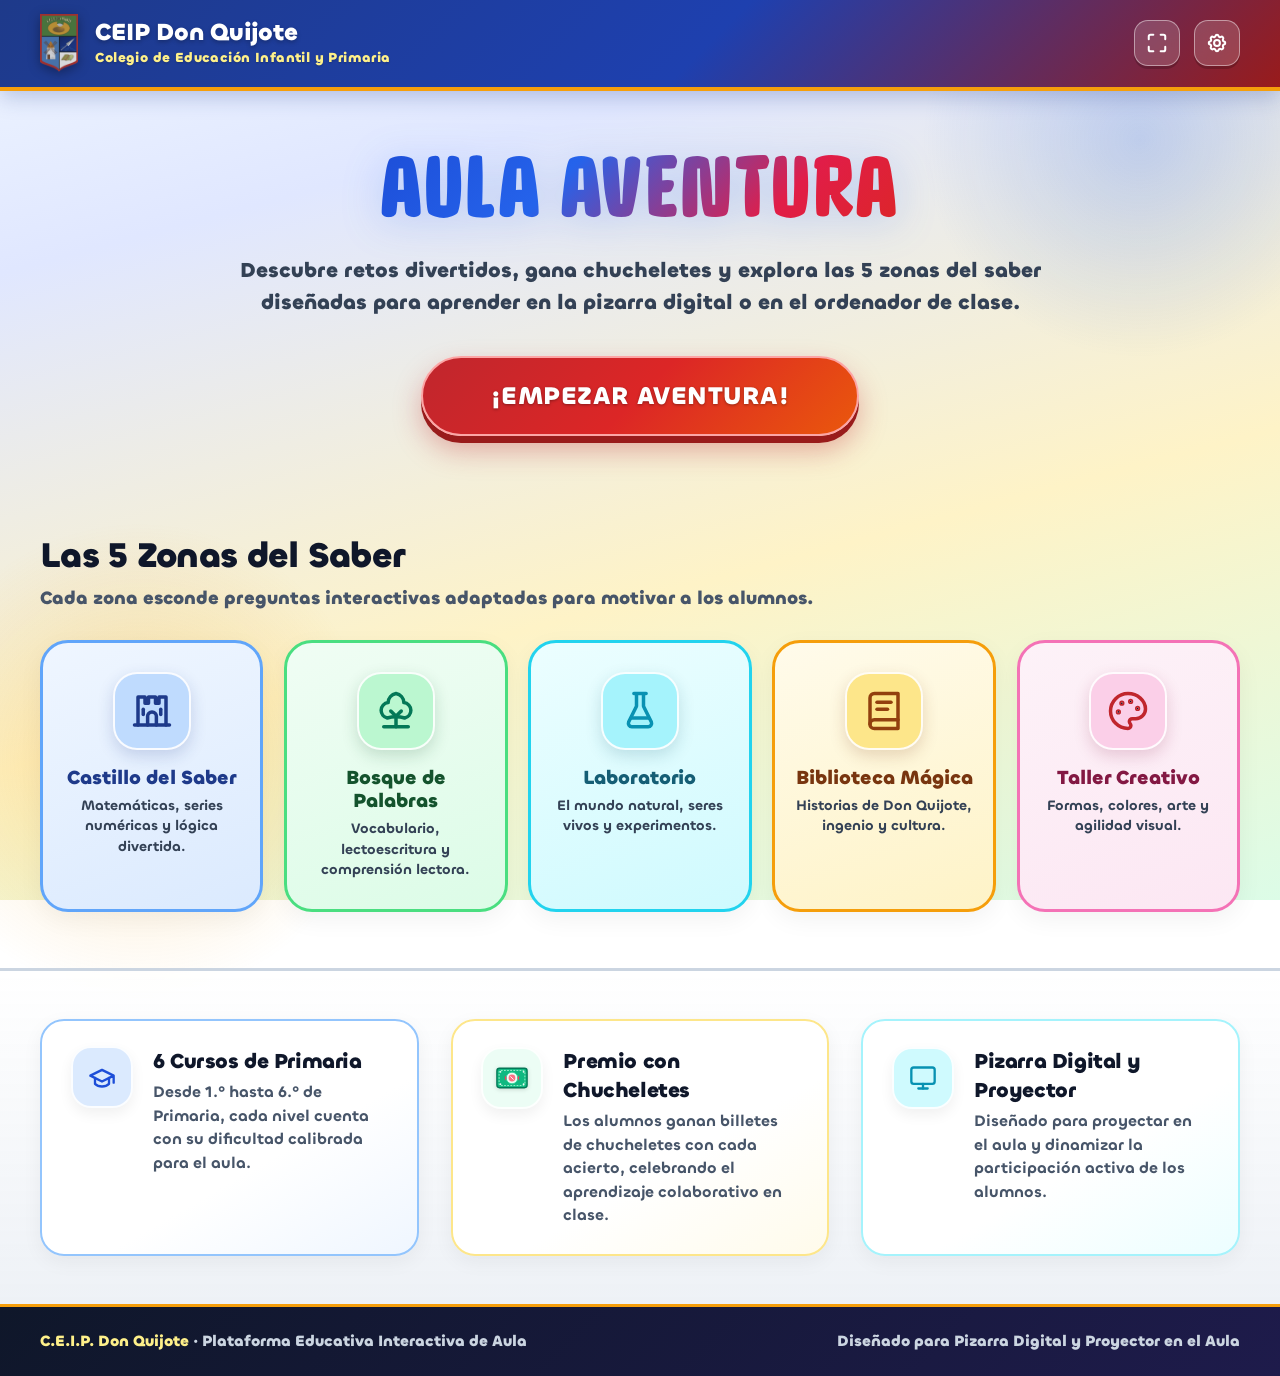
==== AulaAventura_Docente/index.html @ fae0bb53 "Tipografia" ====
<!DOCTYPE html>
<html lang="es">
<head>
    <meta charset="UTF-8">
    <meta name="viewport" content="width=device-width, initial-scale=1.0">
    <title>Aula Aventura - CEIP Don Quijote</title>
    <link rel="icon" type="image/png" href="assets/favicon.png">
    <link rel="stylesheet" href="css/main.css">
    <link rel="stylesheet" href="css/components.css">
    <link rel="stylesheet" href="css/responsive.css">
</head>
<body>
    <div id="app-container">
        <!-- El contenido se inyectará aquí vía JS -->
        <div class="loading-screen">
            <h1 style="color: #4facf7;">Cargando Aula Aventura...</h1>
        </div>
    </div>

    <!-- Scripts de Datos (Simulando JSON local para evitar CORS offline) -->
    <script src="data/db_full.js"></script>
    <script src="data/math_bank.js"></script>
    <script src="data/language_bank.js"></script>
    <script src="data/science_bank.js"></script>
    <script src="data/history_bank.js"></script>
    <script src="data/taller_bank.js"></script>
    <!-- Los datos están ahora completos para todas las zonas y cursos -->

    <!-- Scripts de Lógica -->
    <script src="js/storage.js"></script>
    <script src="js/avatar.js"></script>
    <script src="js/activities.js"></script>
    <script src="js/router.js"></script>
    <script src="js/teacher.js"></script>
    <script src="js/ruleta.js"></script>
    <script src="js/game.js"></script>
    <script src="js/app.js"></script>
</body>
</html>
---- AulaAventura_Docente/css/main.css ----
/* ==========================================================================
   TIPOGRAFÍAS OFICIALES: MANOSQUE (TÍTULOS) & CHILLAX (TEXTO Y SUBTÍTULOS)
   ========================================================================== */

/* 1. Manosque (Título principal de bienvenida y cabeceras display) */
@font-face {
    font-family: 'Manosque';
    src: url('../fonts/Manosque-Regular.woff2') format('woff2'),
         url('../fonts/Manosque-Regular.woff') format('woff'),
         url('../fonts/Manosque-Regular.ttf') format('truetype');
    font-weight: 400 900;
    font-style: normal;
    font-display: swap;
}

/* 2. Familia Chillax (Regular, Medium, Semibold y Bold) */
@font-face {
    font-family: 'Chillax';
    src: url('../fonts/Chillax-Regular.woff2') format('woff2'),
         url('../fonts/Chillax-Regular.woff') format('woff'),
         url('../fonts/Chillax-Regular.ttf') format('truetype');
    font-weight: 400;
    font-style: normal;
    font-display: swap;
}

@font-face {
    font-family: 'Chillax';
    src: url('../fonts/Chillax-Medium.woff2') format('woff2'),
         url('../fonts/Chillax-Medium.woff') format('woff'),
         url('../fonts/Chillax-Medium.ttf') format('truetype');
    font-weight: 500;
    font-style: normal;
    font-display: swap;
}

@font-face {
    font-family: 'Chillax';
    src: url('../fonts/Chillax-Semibold.woff2') format('woff2'),
         url('../fonts/Chillax-Semibold.woff') format('woff'),
         url('../fonts/Chillax-Semibold.ttf') format('truetype');
    font-weight: 600;
    font-style: normal;
    font-display: swap;
}

@font-face {
    font-family: 'Chillax';
    src: url('../fonts/Chillax-Bold.woff2') format('woff2'),
         url('../fonts/Chillax-Bold.woff') format('woff'),
         url('../fonts/Chillax-Bold.ttf') format('truetype');
    font-weight: 700 900;
    font-style: normal;
    font-display: swap;
}

/* Alias directo para selectores con Chillax-Bold */
@font-face {
    font-family: 'Chillax-Bold';
    src: url('../fonts/Chillax-Bold.woff2') format('woff2'),
         url('../fonts/Chillax-Bold.woff') format('woff'),
         url('../fonts/Chillax-Bold.ttf') format('truetype');
    font-weight: normal;
    font-style: normal;
    font-display: swap;
}

:root {
    /* Paleta inspirada en el escudo del CEIP Don Quijote */
    --school-red: #c0262d;
    --school-red-dark: #991b1b;
    --school-blue: #1d4ed8;
    --school-blue-dark: #1e3a8a;
    --school-green: #15803d;
    --school-gold: #f59e0b;
    --school-gold-dark: #d97706;

    --primary-color: #c0262d;
    --primary-hover: #b91c1c;
    --primary-shadow: #991b1b;

    --secondary-color: #f59e0b;
    --secondary-hover: #d97706;
    --secondary-shadow: #b45309;

    --success-color: #16a34a;
    --success-shadow: #15803d;

    --danger-color: #dc2626;
    --danger-shadow: #991b1b;

    /* Fondo alegre y luminoso con matices de los colores institucionales */
    --bg-gradient: linear-gradient(165deg, #eff6ff 0%, #e0e7ff 22%, #fef3c7 62%, #dcfce7 100%);
    --card-bg: #ffffff;
    --text-color: #0f172a;
    --text-muted: #475569;

    --font-title: 'Manosque', cursive, 'Chillax-Bold', system-ui, sans-serif;
    --font-heading: 'Chillax-Bold', 'Chillax', system-ui, sans-serif;
    --font-main: 'Chillax', system-ui, -apple-system, sans-serif;
    --radius-lg: 24px;
    --radius-md: 16px;
    --radius-full: 9999px;
}

* {
    box-sizing: border-box;
    margin: 0;
    padding: 0;
}

body {
    font-family: var(--font-main);
    background: var(--bg-gradient);
    background-attachment: fixed;
    color: var(--text-color);
    min-height: 100vh;
    overflow-x: hidden;
    user-select: none;
    -webkit-font-smoothing: antialiased;
}

h1, h2, h3, h4, h5, h6 {
    font-family: var(--font-heading);
    font-weight: 800;
    letter-spacing: -0.02em;
}

#app-container {
    min-height: 100vh;
    display: flex;
    flex-direction: column;
    position: relative;
}

/* Luces ambientales cálidas y vivas */
#app-container::before {
    content: '';
    position: fixed;
    top: -80px;
    right: -80px;
    width: 440px;
    height: 440px;
    background: radial-gradient(circle, rgba(37, 99, 235, 0.22) 0%, transparent 70%);
    border-radius: 50%;
    pointer-events: none;
    z-index: 0;
}

#app-container::after {
    content: '';
    position: fixed;
    bottom: -100px;
    left: -100px;
    width: 480px;
    height: 480px;
    background: radial-gradient(circle, rgba(245, 158, 11, 0.24) 0%, transparent 70%);
    border-radius: 50%;
    pointer-events: none;
    z-index: 0;
}

.view {
    display: flex;
    flex: 1;
    flex-direction: column;
    padding: 2rem 1.5rem;
    position: relative;
    z-index: 1;
}

.view-body {
    flex: 1;
    display: flex;
    flex-direction: column;
    width: 100%;
    animation: smoothFadeIn 0.32s cubic-bezier(0.16, 1, 0.3, 1);
}

.view:not(:has(.home-top-bar)) {
    animation: smoothFadeIn 0.32s cubic-bezier(0.16, 1, 0.3, 1);
}

@keyframes smoothFadeIn {
    from {
        opacity: 0;
        transform: translateY(12px) scale(0.99);
    }
    to {
        opacity: 1;
        transform: translateY(0) scale(1);
    }
}

.loading-screen {
    flex: 1;
    display: flex;
    flex-direction: column;
    justify-content: center;
    align-items: center;
    font-size: 2.2rem;
    font-family: var(--font-heading);
    color: var(--primary-color);
    gap: 1rem;
}
---- AulaAventura_Docente/css/components.css ----
/* PANTALLA PRINCIPAL FULL-SCREEN EXPANSIVA (SIN CAJAS CONDENSADAS) */
.home-fullscreen-view {
    display: flex;
    flex-direction: column;
    width: 100%;
    min-height: 100vh;
    padding: 0 !important;
}

.home-top-bar {
    width: 100%;
    background: linear-gradient(135deg, #1e3a8a 0%, #1e40af 55%, #991b1b 100%);
    border-bottom: 4px solid #f59e0b;
    padding: 0.9rem 2.5rem;
    display: flex;
    justify-content: space-between;
    align-items: center;
    position: sticky;
    top: 0;
    z-index: 100;
    box-shadow: 0 6px 20px rgba(30, 58, 138, 0.25);
    animation: none !important;
    transform: none !important;
}

.home-top-brand {
    display: flex;
    align-items: center;
    gap: 1.1rem;
    text-decoration: none;
}

.home-top-logo {
    height: 58px;
    width: auto;
    object-fit: contain;
    filter: drop-shadow(0 3px 6px rgba(0, 0, 0, 0.35));
    background: transparent;
    border-radius: 0;
    padding: 0;
    border: none;
    display: block;
}

.home-top-brand-text h2 {
    font-size: 1.5rem;
    font-weight: 900;
    color: #ffffff;
    margin: 0;
    line-height: 1.1;
    text-shadow: 0 2px 4px rgba(0,0,0,0.25);
    letter-spacing: -0.01em;
}

.home-top-brand-text span {
    font-size: 0.85rem;
    font-weight: 800;
    color: #fef08a;
    letter-spacing: 0.03em;
    text-shadow: 0 1px 2px rgba(0,0,0,0.2);
}

.home-top-actions {
    display: flex;
    align-items: center;
    gap: 0.9rem;
}

.home-top-actions .btn-secondary {
    background: rgba(255, 255, 255, 0.16);
    color: #ffffff;
    border: 1.5px solid rgba(255, 255, 255, 0.4);
    backdrop-filter: blur(8px);
    box-shadow: 0 3px 0 rgba(0, 0, 0, 0.2);
}

.home-top-actions .btn-secondary:hover {
    background: #ffffff;
    color: #1e3a8a;
    border-color: #ffffff;
    box-shadow: 0 4px 0 #cbd5e1;
}

/* Botones de Icono Cuadrados/Redondeados para Barra Superior */
.top-bar-icon-btn {
    width: 46px;
    height: 46px;
    border-radius: 14px;
    background: rgba(255, 255, 255, 0.16);
    border: 1.5px solid rgba(255, 255, 255, 0.45);
    color: #ffffff;
    display: inline-flex;
    align-items: center;
    justify-content: center;
    cursor: pointer;
    transition: all 0.2s cubic-bezier(0.16, 1, 0.3, 1);
    backdrop-filter: blur(8px);
    box-shadow: 0 3px 0 rgba(0, 0, 0, 0.18);
    padding: 0;
    flex-shrink: 0;
}

.top-bar-icon-btn:hover {
    background: #ffffff;
    color: #1e3a8a;
    border-color: #ffffff;
    transform: translateY(-2px);
    box-shadow: 0 6px 16px rgba(0, 0, 0, 0.2);
}

.top-bar-icon-btn:active {
    transform: translateY(1px);
    box-shadow: 0 2px 0 rgba(0, 0, 0, 0.15);
}

.top-bar-icon-btn svg {
    width: 22px;
    height: 22px;
    display: block;
}

/* Botón Volver de la Barra Superior */
.top-bar-back-btn {
    background: rgba(255, 255, 255, 0.16);
    color: #ffffff;
    border: 1.5px solid rgba(255, 255, 255, 0.45);
    padding: 0.55rem 1.15rem;
    border-radius: 14px;
    font-weight: 800;
    font-size: 0.95rem;
    display: inline-flex;
    align-items: center;
    gap: 0.5rem;
    cursor: pointer;
    transition: all 0.2s cubic-bezier(0.16, 1, 0.3, 1);
    backdrop-filter: blur(8px);
    box-shadow: 0 3px 0 rgba(0, 0, 0, 0.18);
    text-decoration: none;
    flex-shrink: 0;
}

.top-bar-back-btn:hover {
    background: #ffffff;
    color: #1e3a8a;
    border-color: #ffffff;
    transform: translateY(-2px);
    box-shadow: 0 6px 16px rgba(0, 0, 0, 0.2);
}

.top-bar-back-btn:active {
    transform: translateY(1px);
    box-shadow: 0 2px 0 rgba(0, 0, 0, 0.15);
}

.top-bar-back-btn svg {
    width: 18px;
    height: 18px;
    display: block;
}

/* SECCIÓN HERO EXPANSIVA Y CENTRADA */
.home-hero-full {
    width: 100%;
    max-width: 1000px;
    margin: 0 auto;
    padding: 3.5rem 2rem 2.8rem 2rem;
    display: flex;
    flex-direction: column;
    align-items: center;
    text-align: center;
}

.home-hero-badge {
    display: inline-flex;
    align-items: center;
    gap: 0.5rem;
    background: linear-gradient(135deg, #fef3c7 0%, #fde68a 100%);
    color: #92400e;
    font-weight: 900;
    font-size: 0.95rem;
    padding: 0.45rem 1.3rem;
    border-radius: var(--radius-full);
    border: 2px solid #f59e0b;
    box-shadow: 0 4px 14px rgba(245, 158, 11, 0.25);
    margin-bottom: 1.3rem;
    letter-spacing: 0.04em;
    text-transform: uppercase;
}

.home-hero-title {
    font-family: var(--font-title);
    font-size: clamp(4.6rem, 6.6vw, 6.8rem);
    line-height: 1.05;
    font-weight: 900;
    background: linear-gradient(135deg, #1d4ed8 0%, #2563eb 35%, #e11d48 75%, #dc2626 100%);
    -webkit-background-clip: text;
    -webkit-text-fill-color: transparent;
    margin-bottom: 1.2rem;
    letter-spacing: 0.03em;
    filter: drop-shadow(0 6px 20px rgba(37, 99, 235, 0.22));
}

.home-hero-desc {
    font-size: 1.3rem;
    line-height: 1.55;
    color: #334155;
    margin: 0 auto 2.3rem auto;
    font-weight: 700;
    max-width: 920px;
    text-wrap: balance;
}

.home-hero-buttons {
    display: flex;
    gap: 1.4rem;
    justify-content: center;
    align-items: center;
    flex-wrap: wrap;
    margin-bottom: 2.2rem;
}

.btn-hero-cta {
    font-size: 1.55rem !important;
    padding: 1.3rem 4.2rem !important;
    background: linear-gradient(135deg, #c0262d 0%, #dc2626 50%, #ea580c 100%) !important;
    box-shadow: 0 7px 0 #991b1b, 0 14px 28px rgba(192, 38, 45, 0.35) !important;
    border: 2px solid #fca5a5 !important;
    color: white !important;
    text-shadow: 0 1px 3px rgba(0, 0, 0, 0.35);
    letter-spacing: 0.02em;
    transition: transform 0.15s ease, box-shadow 0.15s ease;
}

.btn-hero-cta:hover {
    transform: translateY(-3px) scale(1.02);
    box-shadow: 0 10px 0 #991b1b, 0 20px 36px rgba(192, 38, 45, 0.45) !important;
    filter: brightness(1.06);
}

.btn-hero-cta:active {
    transform: translateY(4px) scale(0.99) !important;
    box-shadow: 0 2px 0 #991b1b !important;
}

/* BANDA DE DESTACADOS DEL HERO (SUSTITUYE A LAS BURBUJITAS SUELTAS) */
.home-hero-highlights {
    width: 100%;
    max-width: 960px;
    margin: 2.2rem auto 0 auto;
    background: #ffffff;
    border-radius: 24px;
    border: 2.5px solid #e2e8f0;
    box-shadow: 0 10px 30px rgba(30, 41, 59, 0.07), 0 2px 8px rgba(30, 41, 59, 0.04);
    display: grid;
    grid-template-columns: repeat(4, 1fr);
    padding: 1rem 1.2rem;
    gap: 0.8rem;
    position: relative;
}

.highlight-card {
    display: flex;
    align-items: center;
    gap: 0.85rem;
    padding: 0.6rem 0.85rem;
    border-radius: 16px;
    transition: background 0.2s ease, transform 0.2s ease;
    text-align: left;
}

.highlight-card:hover {
    background: #f8fafc;
    transform: translateY(-2px);
}

.highlight-card + .highlight-card {
    border-left: 1.5px solid #f1f5f9;
}

.highlight-icon-box {
    width: 44px;
    height: 44px;
    border-radius: 13px;
    display: flex;
    align-items: center;
    justify-content: center;
    flex-shrink: 0;
    box-shadow: 0 3px 8px rgba(0, 0, 0, 0.04);
}

.highlight-icon-box.icon-zones {
    background: #eff6ff;
    color: #1e40af;
    border: 1.5px solid #bfdbfe;
}

.highlight-icon-box.icon-courses {
    background: #f5f3ff;
    color: #6d28d9;
    border: 1.5px solid #ddd6fe;
}

.highlight-icon-box.icon-rewards {
    background: #ecfdf5;
    color: #047857;
    border: 1.5px solid #a7f3d0;
}

.highlight-icon-box.icon-challenges {
    background: #fefce8;
    color: #a16207;
    border: 1.5px solid #fef08a;
}

.highlight-icon-box svg {
    width: 22px;
    height: 22px;
    display: block;
}

.highlight-info {
    display: flex;
    flex-direction: column;
}

.highlight-info strong {
    font-size: 0.98rem;
    font-weight: 900;
    color: #0f172a;
    line-height: 1.2;
    font-family: var(--font-heading);
}

.highlight-info span {
    font-size: 0.8rem;
    color: #64748b;
    font-weight: 600;
    line-height: 1.25;
    margin-top: 2px;
}

@media (max-width: 860px) {
    .home-hero-highlights {
        grid-template-columns: repeat(2, 1fr);
        gap: 0.8rem;
    }
    .highlight-card + .highlight-card {
        border-left: none;
    }
}

@media (max-width: 520px) {
    .home-hero-highlights {
        grid-template-columns: 1fr;
    }
}

/* FRANJA DE LAS 5 ZONAS TEMÁTICAS */
.home-zones-strip {
    width: 100%;
    max-width: 1380px;
    margin: 1rem auto 3.5rem auto;
    padding: 0 2.5rem;
}

.home-strip-header {
    display: flex;
    justify-content: space-between;
    align-items: flex-end;
    margin-bottom: 1.8rem;
}

.home-strip-header h2 {
    font-size: 2.2rem;
    color: #0f172a;
    margin-bottom: 0.3rem;
}

.home-strip-header p {
    color: #475569;
    font-size: 1.15rem;
    font-weight: 700;
}

.home-zones-cards-row {
    display: grid;
    grid-template-columns: repeat(5, 1fr);
    gap: 1.3rem;
}

.home-zone-card-big {
    border-radius: 28px;
    padding: 1.8rem 1.2rem;
    text-align: center;
    box-shadow: 0 8px 24px rgba(0, 0, 0, 0.05);
    display: flex;
    flex-direction: column;
    align-items: center;
    cursor: default;
    text-decoration: none;
    position: relative;
    overflow: hidden;
    border: 3px solid var(--zone-border, #cbd5e1);
    background: var(--zone-bg, #ffffff);
    transition: transform 0.25s cubic-bezier(0.16, 1, 0.3, 1), box-shadow 0.25s;
}

.home-zone-card-big:hover {
    transform: translateY(-6px);
    box-shadow: 0 18px 36px var(--zone-shadow, rgba(0, 0, 0, 0.12));
}

.home-zone-big-icon-wrap {
    width: 78px;
    height: 78px;
    border-radius: 24px;
    background: var(--zone-icon-bg, #ffffff);
    display: flex;
    align-items: center;
    justify-content: center;
    font-size: 3.2rem;
    margin-bottom: 1rem;
    box-shadow: 0 6px 16px var(--zone-shadow, rgba(0,0,0,0.08));
    border: 2.5px solid rgba(255, 255, 255, 0.9);
}

.home-zone-big-icon-wrap svg {
    width: 42px;
    height: 42px;
    display: block;
    transition: transform 0.25s ease;
}

.home-zone-card-big:hover .home-zone-big-icon-wrap svg {
    transform: scale(1.1);
}

.home-zone-big-title {
    font-size: 1.22rem;
    font-weight: 900;
    color: var(--zone-title-color, #0f172a);
    margin-bottom: 0.4rem;
    line-height: 1.2;
}

.home-zone-big-desc {
    font-size: 0.88rem;
    color: #334155;
    font-weight: 600;
    line-height: 1.45;
}

/* Identidades visuales de las 5 Zonas */
.zone-castillo {
    --zone-bg: linear-gradient(160deg, #eff6ff 0%, #dbeafe 100%);
    --zone-border: #60a5fa;
    --zone-icon-bg: #bfdbfe;
    --zone-title-color: #1e3a8a;
    --zone-shadow: rgba(30, 58, 138, 0.18);
}

.zone-bosque {
    --zone-bg: linear-gradient(160deg, #f0fdf4 0%, #dcfce7 100%);
    --zone-border: #4ade80;
    --zone-icon-bg: #bbf7d0;
    --zone-title-color: #14532d;
    --zone-shadow: rgba(20, 83, 45, 0.18);
}

.zone-lab {
    --zone-bg: linear-gradient(160deg, #ecfeff 0%, #cffafe 100%);
    --zone-border: #22d3ee;
    --zone-icon-bg: #a5f3fc;
    --zone-title-color: #155e75;
    --zone-shadow: rgba(21, 94, 117, 0.18);
}

.zone-biblioteca {
    --zone-bg: linear-gradient(160deg, #fffbeb 0%, #fef3c7 100%);
    --zone-border: #f59e0b;
    --zone-icon-bg: #fde68a;
    --zone-title-color: #78350f;
    --zone-shadow: rgba(120, 53, 15, 0.18);
}

.zone-taller {
    --zone-bg: linear-gradient(160deg, #fdf2f8 0%, #fce7f3 100%);
    --zone-border: #f472b6;
    --zone-icon-bg: #fbcfe8;
    --zone-title-color: #831843;
    --zone-shadow: rgba(131, 24, 67, 0.18);
}

/* TRES CARACTERÍSTICAS DESTACADAS DE LA PLATAFORMA */
.home-features-full {
    width: 100%;
    background: linear-gradient(180deg, rgba(255, 255, 255, 0.5) 0%, rgba(226, 232, 240, 0.6) 100%);
    backdrop-filter: blur(12px);
    border-top: 3px solid #cbd5e1;
    padding: 3rem 2.5rem;
    margin-top: auto;
}

.home-features-grid {
    width: 100%;
    max-width: 1380px;
    margin: 0 auto;
    display: grid;
    grid-template-columns: repeat(3, 1fr);
    gap: 2rem;
}

.home-feature-box {
    background: #ffffff;
    padding: 1.6rem 1.8rem;
    border-radius: 24px;
    box-shadow: 0 6px 20px rgba(0, 0, 0, 0.05);
    display: flex;
    gap: 1.25rem;
    align-items: flex-start;
    border: 2.5px solid #e2e8f0;
    transition: transform 0.2s ease, box-shadow 0.2s ease;
}

.home-feature-box:hover {
    transform: translateY(-4px);
    box-shadow: 0 12px 28px rgba(0, 0, 0, 0.08);
}

.feature-box-courses {
    border-color: #93c5fd;
    background: linear-gradient(150deg, #ffffff 60%, #eff6ff 100%);
}

.feature-box-candies {
    border-color: #fde68a;
    background: linear-gradient(150deg, #ffffff 60%, #fffbeb 100%);
}

.feature-box-screen {
    border-color: #a5f3fc;
    background: linear-gradient(150deg, #ffffff 60%, #ecfeff 100%);
}

.home-feature-icon {
    width: 62px;
    height: 62px;
    border-radius: 20px;
    display: flex;
    align-items: center;
    justify-content: center;
    font-size: 2.2rem;
    flex-shrink: 0;
    box-shadow: 0 6px 14px rgba(0,0,0,0.06);
    border: 2px solid rgba(255, 255, 255, 0.9);
}

.home-feature-text h4 {
    font-size: 1.3rem;
    color: #0f172a;
    margin-bottom: 0.35rem;
}

.home-feature-text p {
    font-size: 0.98rem;
    color: #475569;
    line-height: 1.5;
    font-weight: 600;
}

/* FOOTER INFORMATIVO CEIP DON QUIJOTE */
.home-footer-full {
    width: 100%;
    background: linear-gradient(135deg, #0f172a 0%, #1e1b4b 100%);
    border-top: 3px solid #f59e0b;
    color: #cbd5e1;
    padding: 1.5rem 2.5rem;
    display: flex;
    justify-content: space-between;
    align-items: center;
    font-size: 0.96rem;
    font-weight: 700;
    flex-wrap: wrap;
    gap: 1rem;
}

.home-footer-full strong {
    color: #fef08a;
}

/* BOTONES TÁCTILES 3D ESTILO EDUCATIVO */
.btn {
    padding: 0.95rem 2rem;
    border: none;
    border-radius: var(--radius-full);
    font-size: 1.2rem;
    font-weight: 800;
    cursor: pointer;
    font-family: var(--font-heading);
    display: inline-flex;
    align-items: center;
    justify-content: center;
    gap: 0.65rem;
    text-decoration: none;
    position: relative;
    transition: transform 0.1s ease, box-shadow 0.1s ease, filter 0.15s ease;
    outline: none;
}

.btn:active {
    transform: translateY(3px) !important;
}

.btn-primary {
    background-color: var(--school-red);
    color: white;
    box-shadow: 0 5px 0 var(--school-red-dark), 0 8px 18px rgba(192, 38, 45, 0.25);
}
.btn-primary:hover {
    background-color: #d32f2f;
    transform: translateY(-2px);
    box-shadow: 0 7px 0 var(--school-red-dark), 0 12px 24px rgba(192, 38, 45, 0.3);
}
.btn-primary:active {
    box-shadow: 0 1px 0 var(--school-red-dark);
}

.btn-secondary {
    background-color: #ffffff;
    color: #334155;
    border: 2px solid #cbd5e1;
    box-shadow: 0 4px 0 #94a3b8, 0 6px 14px rgba(0,0,0,0.04);
}
.btn-secondary:hover {
    background-color: #f8fafc;
    border-color: #94a3b8;
    transform: translateY(-2px);
    box-shadow: 0 6px 0 #94a3b8;
}
.btn-secondary:active {
    box-shadow: 0 1px 0 #94a3b8;
}

.btn-accent {
    background-color: var(--secondary-color);
    color: white;
    box-shadow: 0 4px 0 var(--secondary-shadow), 0 8px 16px rgba(245, 158, 11, 0.25);
}

.btn-large {
    font-size: 1.35rem;
    padding: 1.25rem 2.8rem;
    border-radius: var(--radius-full);
}

.btn-sm {
    padding: 0.55rem 1.2rem;
    font-size: 0.95rem;
    border-radius: var(--radius-full);
}

/* TARJETAS DE CURSO CON ESTÉTICA DE CUADERNO ESCOLAR */
.course-list {
    display: flex;
    flex-direction: column;
    gap: 1.15rem;
    width: 100%;
    max-width: 900px;
    margin: 0 auto;
}

.course-card {
    background: linear-gradient(135deg, #ffffff 68%, var(--card-tint, #f8fafc) 100%);
    border-radius: 28px;
    padding: 1.35rem 2rem;
    display: flex;
    justify-content: space-between;
    align-items: center;
    box-shadow: 0 8px 24px rgba(30, 41, 59, 0.06), 0 2px 6px rgba(30, 41, 59, 0.03);
    border: 2.5px solid var(--card-accent, #cbd5e1);
    position: relative;
    overflow: hidden;
    transition: transform 0.2s cubic-bezier(0.16, 1, 0.3, 1), box-shadow 0.2s, border-color 0.2s;
    flex-wrap: wrap;
    gap: 1.2rem;
}

/* Detalle de lomo de libreta escolar en el lateral izquierdo */
.course-card::before {
    content: '';
    position: absolute;
    left: 0;
    top: 0;
    bottom: 0;
    width: 10px;
    background: var(--card-accent, #3b82f6);
}

.course-card:hover {
    transform: translateY(-4px);
    box-shadow: 0 18px 38px rgba(30, 41, 59, 0.12), 0 4px 12px rgba(30, 41, 59, 0.06);
}

.course-left {
    display: flex;
    align-items: center;
    gap: 1.3rem;
    flex: 1;
    min-width: 290px;
}

.course-badge {
    width: 66px;
    height: 66px;
    border-radius: 20px;
    display: flex;
    align-items: center;
    justify-content: center;
    font-size: 2.3rem;
    box-shadow: 0 6px 14px rgba(0,0,0,0.12);
    flex-shrink: 0;
}

.course-badge svg {
    width: 36px;
    height: 36px;
    stroke: #ffffff;
    display: block;
}

.course-grade-badge {
    font-size: 1.7rem;
    font-weight: 900;
    font-family: var(--font-heading);
    letter-spacing: -0.02em;
    text-shadow: 0 2px 4px rgba(0, 0, 0, 0.2);
}

.course-info {
    display: flex;
    flex-direction: column;
    align-items: flex-start;
    justify-content: center;
    gap: 0.35rem;
}

.course-info h3 {
    margin: 0;
    font-size: 1.35rem;
    font-weight: 900;
    color: #1e293b;
    line-height: 1.2;
    letter-spacing: -0.01em;
}

.course-chuches-tag {
    font-size: 0.88rem;
    font-weight: 800;
    color: #047857;
    background: #ecfdf5;
    padding: 0.22rem 0.75rem;
    border-radius: 999px;
    display: inline-flex;
    align-items: center;
    gap: 0.4rem;
    border: 1.5px solid #a7f3d0;
    box-shadow: 0 1px 3px rgba(16, 185, 129, 0.08);
    line-height: 1.2;
}

.chuchelete-badge {
    font-weight: 800;
    font-size: 1.15rem;
    color: #065f46;
    background: #ecfdf5;
    padding: 0.4rem 1.1rem;
    border-radius: 16px;
    border: 1.5px solid #a7f3d0;
    display: inline-flex;
    align-items: center;
    gap: 0.55rem;
    box-shadow: 0 2px 8px rgba(16, 185, 129, 0.1);
}

.course-right {
    display: flex;
    align-items: center;
    gap: 1.6rem;
    margin-left: auto;
}

/* Botón ¡Jugar! con profundidad 3D del mismo color que el curso */
.btn-course-play {
    background-color: var(--course-color, #10b981);
    color: #ffffff;
    box-shadow: 0 5px 0 var(--course-dark, #047857), 0 8px 18px rgba(0, 0, 0, 0.14);
    border: none;
    font-weight: 900;
    font-size: 1.08rem;
    font-family: inherit;
    padding: 0.65rem 1.7rem;
    border-radius: var(--radius-full);
    cursor: pointer;
    display: inline-flex;
    align-items: center;
    justify-content: center;
    transition: transform 0.1s ease, box-shadow 0.1s ease, filter 0.15s ease;
    white-space: nowrap;
    text-shadow: 0 1px 2px rgba(0, 0, 0, 0.2);
}

.btn-course-play:hover {
    filter: brightness(1.06);
    transform: translateY(-2px);
    box-shadow: 0 7px 0 var(--course-dark, #047857), 0 12px 22px rgba(0, 0, 0, 0.18);
}

.btn-course-play:active {
    transform: translateY(3px) !important;
    box-shadow: 0 1px 0 var(--course-dark, #047857);
}

.student-character-wrap {
    display: flex;
    flex-direction: column;
    align-items: center;
    gap: 0.35rem;
}

/* Personaje fuera de caja (libre, grande y con sombra directa igual que el logo) */
.course-character-standalone {
    width: 94px;
    height: 94px;
    display: flex;
    align-items: center;
    justify-content: center;
    cursor: pointer;
    flex-shrink: 0;
    transition: transform 0.22s cubic-bezier(0.16, 1, 0.3, 1);
}

.course-character-standalone .mini-avatar-img {
    width: 100%;
    height: 100%;
    object-fit: contain;
    display: block;
    filter: drop-shadow(0 6px 14px rgba(0, 0, 0, 0.16));
    transition: transform 0.22s cubic-bezier(0.16, 1, 0.3, 1), filter 0.22s ease;
}

.student-character-wrap:hover .course-character-standalone .mini-avatar-img {
    transform: scale(1.14) translateY(-4px);
    filter: drop-shadow(0 12px 22px rgba(0, 0, 0, 0.24));
}

.mini-avatar-box {
    width: 78px;
    height: 78px;
    border-radius: 18px;
    background: #ffffff;
    border: 3px solid #ffffff;
    box-shadow: 0 4px 14px rgba(0, 0, 0, 0.08);
    display: flex;
    align-items: center;
    justify-content: center;
    cursor: pointer;
    transition: transform 0.2s cubic-bezier(0.16, 1, 0.3, 1), box-shadow 0.2s, border-color 0.2s;
    overflow: hidden;
    padding: 6px;
    flex-shrink: 0;
}

.mini-avatar-box:hover {
    transform: scale(1.08) translateY(-2px);
    box-shadow: 0 8px 22px rgba(0, 0, 0, 0.14);
    border-color: #e2e8f0;
}

.mini-avatar-img {
    width: 100%;
    height: 100%;
    object-fit: contain;
    display: block;
    filter: drop-shadow(0 2px 5px rgba(0, 0, 0, 0.1));
}

.avatar-name-badge {
    font-size: 0.88rem;
    font-weight: 800;
    color: #1e293b;
    background: #ffffff;
    padding: 0.25rem 0.85rem;
    border-radius: 12px;
    border: 1.5px solid #e2e8f0;
    max-width: 120px;
    text-overflow: ellipsis;
    overflow: hidden;
    white-space: nowrap;
    text-align: center;
    box-shadow: 0 3px 8px rgba(0, 0, 0, 0.06);
    transition: all 0.2s ease;
}

.student-character-wrap:hover .avatar-name-badge {
    border-color: #cbd5e1;
    background: #f8fafc;
    box-shadow: 0 4px 12px rgba(0, 0, 0, 0.1);
}

/* ==========================================================================
   MAPA DE AVENTURA ESPECTACULAR: ISLA DEL QUIJOTE & BIOMAS TEMÁTICOS (FASE 24)
   ========================================================================== */

/* ==========================================================================
   MAPA DE AVENTURA ESPECTACULAR: ISLA DEL QUIJOTE 3D RENDER (FASE 24)
   ========================================================================== */

/* ==========================================================================
   MUNDO DE AVENTURA: MAPA INFANTIL EN CAJITA ENMARCADA (FASE 24)
   ========================================================================== */

.map-card-wrapper {
    flex: 1;
    width: 100%;
    display: flex;
    flex-direction: column;
    justify-content: center;
    align-items: center;
    padding: 0.25rem 1.4rem 0.45rem 1.4rem;
    overflow: hidden;
    box-sizing: border-box;
}

.adventure-world-wrap {
    width: 100%;
    max-width: 1175px;
    aspect-ratio: 1376 / 768;
    max-height: calc(100vh - 102px);
    background: #7dd3fc url('../assets/mapa_infantil.jpg') center center / 100% 100% no-repeat;
    border-radius: 32px;
    border: 6px solid #ffffff;
    box-shadow: 0 20px 50px rgba(0, 0, 0, 0.2), 0 0 0 3.5px #38bdf8;
    position: relative;
    overflow: hidden;
    user-select: none;
}

/* Nodos interactivos de zona (Pins refinados de Videojuego sobre el mapa infantil) */
.adventure-zone-node {
    position: absolute;
    transform: translate(-50%, -90%);
    cursor: pointer;
    text-align: center;
    z-index: 10;
    transition: transform 0.25s cubic-bezier(0.34, 1.56, 0.64, 1), filter 0.2s ease;
    display: flex;
    flex-direction: column;
    align-items: center;
}

.adventure-zone-node:hover {
    transform: translate(-50%, -98%) scale(1.1);
    z-index: 30;
}

/* Medallón del Pin (Más compacto, estilizado y ligero) */
.zone-medallion {
    width: 48px;
    height: 48px;
    border-radius: 50%;
    border: 2.5px solid #ffffff;
    display: flex;
    align-items: center;
    justify-content: center;
    position: relative;
    box-shadow: 0 4px 14px rgba(0,0,0,0.25);
    transition: transform 0.2s ease, box-shadow 0.2s ease, filter 0.2s ease;
    cursor: pointer;
}

/* Puntero triangular del pin (más pequeño y nítido) */
.zone-medallion::after {
    content: '';
    position: absolute;
    bottom: -7px;
    left: 50%;
    transform: translateX(-50%);
    width: 0;
    height: 0;
    border-left: 6px solid transparent;
    border-right: 6px solid transparent;
    border-top: 8px solid #ffffff;
    filter: drop-shadow(0 2px 2px rgba(0,0,0,0.2));
}

/* Colores y relieves temáticos por zona */
.zone-medallion.zone-castillo {
    background: linear-gradient(135deg, #581c87 0%, #7c3aed 55%, #a855f7 100%);
    box-shadow: 0 4px 0 #4c1d95, 0 8px 18px rgba(124, 58, 237, 0.45);
}

.zone-medallion.zone-bosque {
    background: linear-gradient(135deg, #065f46 0%, #059669 55%, #34d399 100%);
    box-shadow: 0 4px 0 #047857, 0 8px 18px rgba(5, 150, 105, 0.45);
}

.zone-medallion.zone-laboratorio {
    background: linear-gradient(135deg, #0e7490 0%, #0891b2 55%, #38bdf8 100%);
    box-shadow: 0 4px 0 #155e75, 0 8px 18px rgba(8, 145, 178, 0.45);
}

.zone-medallion.zone-biblioteca {
    background: linear-gradient(135deg, #92400e 0%, #d97706 55%, #fbbf24 100%);
    box-shadow: 0 4px 0 #78350f, 0 8px 18px rgba(217, 119, 6, 0.45);
}

.zone-medallion.zone-taller {
    background: linear-gradient(135deg, #9f1239 0%, #e11d48 55%, #fb7185 100%);
    box-shadow: 0 4px 0 #881337, 0 8px 18px rgba(225, 29, 72, 0.45);
}

/* Efecto hover en el medallón */
.adventure-zone-node:hover .zone-medallion {
    filter: brightness(1.1);
}

.adventure-zone-node:hover .zone-medallion.zone-castillo {
    box-shadow: 0 6px 0 #4c1d95, 0 12px 24px rgba(124, 58, 237, 0.6), 0 0 0 4px rgba(168, 85, 247, 0.5);
}

.adventure-zone-node:hover .zone-medallion.zone-bosque {
    box-shadow: 0 6px 0 #047857, 0 12px 24px rgba(5, 150, 105, 0.6), 0 0 0 4px rgba(52, 211, 153, 0.5);
}

.adventure-zone-node:hover .zone-medallion.zone-laboratorio {
    box-shadow: 0 6px 0 #155e75, 0 12px 24px rgba(8, 145, 178, 0.6), 0 0 0 4px rgba(56, 189, 248, 0.5);
}

.adventure-zone-node:hover .zone-medallion.zone-biblioteca {
    box-shadow: 0 6px 0 #78350f, 0 12px 24px rgba(217, 119, 6, 0.6), 0 0 0 4px rgba(251, 191, 36, 0.5);
}

.adventure-zone-node:hover .zone-medallion.zone-taller {
    box-shadow: 0 6px 0 #881337, 0 12px 24px rgba(225, 29, 72, 0.6), 0 0 0 4px rgba(251, 113, 133, 0.5);
}

/* Iconos SVG finos y proporcionados */
.zone-medallion svg {
    width: 25px;
    height: 25px;
    display: block;
    filter: drop-shadow(0 1px 2px rgba(0,0,0,0.25));
}

/* Halo de pulso sutil */
.zone-pulse-ring {
    position: absolute;
    width: 100%;
    height: 100%;
    border-radius: 50%;
    border: 2px solid rgba(255, 255, 255, 0.7);
    animation: zonePulse 2.4s infinite;
    pointer-events: none;
}

@keyframes zonePulse {
    0% { transform: scale(1); opacity: 0.9; }
    100% { transform: scale(1.45); opacity: 0; }
}

/* Píldora Mini Compacta de la Zona (Super delgada y limpia, 70% menos de espacio) */
.zone-info-card {
    opacity: 0;
    background: rgba(255, 255, 255, 0.96);
    backdrop-filter: blur(8px);
    border-radius: 999px;
    padding: 0.2rem 0.65rem;
    margin-top: 0.35rem;
    box-shadow: 0 4px 12px rgba(0, 0, 0, 0.14), 0 1px 0 rgba(0,0,0,0.04);
    border: 1.5px solid #ffffff;
    display: inline-flex;
    align-items: center;
    gap: 0.35rem;
    pointer-events: none;
    white-space: nowrap;
    transition: all 0.2s ease;
    transform: translateY(-4px);
}

.adventure-zone-node:hover .zone-info-card {
    opacity: 1;
    transform: translateY(0);
}

.zone-mini-dot {
    width: 7px;
    height: 7px;
    border-radius: 50%;
    flex-shrink: 0;
}
.dot-castillo { background: #7c3aed; }
.dot-bosque { background: #059669; }
.dot-laboratorio { background: #0891b2; }
.dot-biblioteca { background: #d97706; }
.dot-taller { background: #e11d48; }

.zone-title {
    font-size: 0.78rem;
    font-weight: 800;
    color: #1e293b;
    font-family: var(--font-heading);
    white-space: nowrap;
    line-height: 1;
}

.zone-reward-badge {
    display: inline-flex;
    align-items: center;
    gap: 0.15rem;
    font-size: 0.68rem;
    font-weight: 800;
    color: #047857;
    background: #ecfdf5;
    padding: 0.05rem 0.35rem;
    border-radius: 999px;
    border: 1px solid #a7f3d0;
    line-height: 1;
}

.zone-hover-cta {
    display: none;
    font-size: 0.72rem;
    font-weight: 900;
    color: #ffffff;
    background: #16a34a;
    padding: 0.12rem 0.55rem;
    border-radius: 999px;
    box-shadow: 0 2px 5px rgba(22, 163, 74, 0.35);
    line-height: 1.2;
}

.adventure-zone-node:hover .zone-reward-badge {
    display: none;
}

.adventure-zone-node:hover .zone-hover-cta {
    display: inline-block;
}

/* ========================================================================== */


/* PALETA Y CONTROLES DEL AVATAR */
.avatar-input-name {
    width: 100%;
    max-width: 320px;
    padding: 0.8rem 1.4rem;
    font-size: 1.25rem;
    font-weight: 800;
    font-family: var(--font-heading);
    color: #1e293b;
    background: #f8fafc;
    border: 3px solid #cbd5e1;
    border-radius: var(--radius-full);
    outline: none;
    text-align: center;
    transition: border-color 0.2s, box-shadow 0.2s, background 0.2s;
}

.avatar-input-name:focus {
    border-color: var(--school-blue);
    background: white;
    box-shadow: 0 0 0 4px rgba(37, 99, 235, 0.15);
}

.color-palette-grid {
    display: grid;
    grid-template-columns: repeat(auto-fill, minmax(44px, 1fr));
    gap: 0.7rem;
    max-height: 180px;
    overflow-y: auto;
    padding: 0.4rem;
}

.color-btn {
    width: 44px;
    height: 44px;
    border-radius: 50%;
    border: 3px solid white;
    box-shadow: 0 3px 8px rgba(0,0,0,0.18);
    cursor: pointer;
    transition: transform 0.15s ease, box-shadow 0.15s;
    outline: none;
}
.color-btn:hover {
    transform: scale(1.2);
    box-shadow: 0 6px 14px rgba(0,0,0,0.25);
}
.color-btn:active {
    transform: scale(0.95);
}

.avatar-tabs {
    display: flex;
    gap: 0.5rem;
    margin-bottom: 1.2rem;
    overflow-x: auto;
    padding-bottom: 0.4rem;
}

.avatar-tab-btn {
    padding: 0.65rem 1.25rem;
    border-radius: var(--radius-full);
    background: #f1f5f9;
    border: 2px solid transparent;
    font-weight: 800;
    font-family: var(--font-heading);
    cursor: pointer;
    font-size: 0.95rem;
    color: #475569;
    transition: all 0.2s;
    white-space: nowrap;
}

.avatar-tab-btn:hover {
    background: #e2e8f0;
}

.avatar-tab-btn.active {
    background: var(--school-blue);
    color: white;
    box-shadow: 0 4px 12px rgba(37, 99, 235, 0.3);
}

.asset-grid {
    display: grid;
    grid-template-columns: repeat(auto-fill, minmax(120px, 1fr));
    gap: 0.85rem;
    max-height: 300px;
    overflow-y: auto;
    padding: 0.3rem;
}

.asset-choice-btn {
    background: #f8fafc;
    border: 2px solid #e2e8f0;
    border-radius: 20px;
    padding: 0.85rem 0.5rem;
    text-align: center;
    cursor: pointer;
    font-family: var(--font-heading);
    font-size: 0.95rem;
    font-weight: 800;
    color: #334155;
    display: flex;
    flex-direction: column;
    align-items: center;
    gap: 0.4rem;
    transition: transform 0.15s ease, border-color 0.15s, background 0.15s, box-shadow 0.15s;
}

.asset-choice-btn:hover {
    transform: translateY(-3px);
    border-color: var(--school-blue);
    background: #eff6ff;
    box-shadow: 0 6px 14px rgba(37, 99, 235, 0.12);
}

.asset-choice-btn:active {
    transform: scale(0.95);
}

.asset-icon {
    font-size: 2.2rem;
}

.asset-tag {
    display: inline-block;
    font-size: 0.76rem;
    font-weight: 800;
    letter-spacing: 0.02em;
    padding: 0.2rem 0.65rem;
    border-radius: 8px;
    margin-bottom: 0.2rem;
}

/* ==========================================================================
   SELECTOR DE VOLUMEN (0% A 100%) - PANTALLA CONFIGURACIÓN
   ========================================================================== */
.volume-badge {
    background: #eff6ff;
    color: #1e40af;
    border: 2px solid #bfdbfe;
    font-size: 1.35rem;
    font-weight: 900;
    font-family: var(--font-heading);
    padding: 0.35rem 1.15rem;
    border-radius: 16px;
    box-shadow: 0 2px 8px rgba(30, 64, 175, 0.1);
    min-width: 85px;
    text-align: center;
    transition: color 0.15s ease, background-color 0.15s ease;
}

.volume-control-wrapper {
    display: flex;
    align-items: center;
    gap: 1.4rem;
    background: #f8fafc;
    padding: 1.3rem 1.6rem;
    border-radius: 22px;
    border: 2px solid #e2e8f0;
}

.volume-mute-btn {
    background: #ffffff;
    border: 2px solid #cbd5e1;
    border-radius: 16px;
    width: 52px;
    height: 52px;
    display: inline-flex;
    align-items: center;
    justify-content: center;
    cursor: pointer;
    color: #1e40af;
    box-shadow: 0 4px 0 #94a3b8;
    transition: all 0.15s cubic-bezier(0.16, 1, 0.3, 1);
    flex-shrink: 0;
    padding: 0;
}

.volume-mute-btn:hover {
    transform: translateY(-2px);
    background: #f1f5f9;
    box-shadow: 0 6px 0 #94a3b8;
    color: #2563eb;
}

.volume-mute-btn:active {
    transform: translateY(2px);
    box-shadow: 0 1px 0 #94a3b8;
}

.volume-mute-btn svg {
    width: 26px;
    height: 26px;
    display: block;
}

.volume-track-container {
    flex: 1;
    display: flex;
    flex-direction: column;
    gap: 0.6rem;
}

.volume-slider-input {
    -webkit-appearance: none;
    appearance: none;
    width: 100%;
    height: 14px;
    border-radius: 10px;
    background: linear-gradient(to right, #2563eb 0%, #2563eb var(--val-percent, 80%), #cbd5e1 var(--val-percent, 80%), #cbd5e1 100%);
    outline: none;
    cursor: pointer;
    transition: background 0.05s ease;
}

.volume-slider-input::-webkit-slider-thumb {
    -webkit-appearance: none;
    appearance: none;
    width: 28px;
    height: 28px;
    border-radius: 50%;
    background: #ffffff;
    border: 3.5px solid #1e40af;
    box-shadow: 0 3px 10px rgba(30, 64, 175, 0.35);
    cursor: pointer;
    transition: transform 0.15s ease, border-color 0.15s ease;
}

.volume-slider-input::-webkit-slider-thumb:hover {
    transform: scale(1.18);
    border-color: #2563eb;
}

.volume-slider-input::-webkit-slider-thumb:active {
    transform: scale(1.05);
}

.volume-slider-input::-moz-range-thumb {
    width: 28px;
    height: 28px;
    border-radius: 50%;
    background: #ffffff;
    border: 3.5px solid #1e40af;
    box-shadow: 0 3px 10px rgba(30, 64, 175, 0.35);
    cursor: pointer;
}

.volume-marks {
    display: flex;
    justify-content: space-between;
    padding: 0 4px;
    font-size: 0.82rem;
    font-weight: 700;
    color: #94a3b8;
    user-select: none;
}

/* ==========================================================================
   BOTONES DE ACCIÓN CONFIGURACIÓN CON PROFUNDIDAD 3D PROPIA (SIN REBORDE ROJO)
   ========================================================================== */
.btn-action-green {
    background-color: #16a34a;
    color: #ffffff;
    border: none;
    box-shadow: 0 5px 0 #15803d, 0 8px 16px rgba(22, 163, 74, 0.22);
    border-radius: 16px;
    font-weight: 900;
    font-size: 1.05rem;
    padding: 0.85rem 1.6rem;
    cursor: pointer;
    font-family: var(--font-heading);
    transition: transform 0.15s ease, box-shadow 0.15s ease, filter 0.15s ease;
    display: inline-flex;
    align-items: center;
    gap: 0.5rem;
}

.btn-action-green:hover {
    transform: translateY(-2px);
    box-shadow: 0 7px 0 #15803d, 0 12px 22px rgba(22, 163, 74, 0.32);
    filter: brightness(1.08);
}

.btn-action-green:active {
    transform: translateY(3px) !important;
    box-shadow: 0 2px 0 #15803d !important;
}

.btn-action-amber {
    background-color: #f59e0b;
    color: #ffffff;
    border: none;
    box-shadow: 0 5px 0 #b45309, 0 8px 16px rgba(245, 158, 11, 0.22);
    border-radius: 16px;
    font-weight: 900;
    font-size: 1.05rem;
    padding: 0.85rem 1.6rem;
    cursor: pointer;
    font-family: var(--font-heading);
    transition: transform 0.15s ease, box-shadow 0.15s ease, filter 0.15s ease;
    display: inline-flex;
    align-items: center;
    gap: 0.5rem;
}

.btn-action-amber:hover {
    transform: translateY(-2px);
    box-shadow: 0 7px 0 #b45309, 0 12px 22px rgba(245, 158, 11, 0.32);
    filter: brightness(1.08);
}

.btn-action-amber:active {
    transform: translateY(3px) !important;
    box-shadow: 0 2px 0 #b45309 !important;
}

.btn-action-danger {
    background-color: #fee2e2;
    color: #991b1b;
    border: 2px solid #fca5a5;
    box-shadow: 0 5px 0 #f87171, 0 8px 16px rgba(239, 68, 68, 0.12);
    border-radius: 16px;
    font-weight: 900;
    font-size: 1.05rem;
    padding: 0.85rem 1.6rem;
    cursor: pointer;
    font-family: var(--font-heading);
    transition: transform 0.15s ease, box-shadow 0.15s ease, background-color 0.15s ease;
    display: inline-flex;
    align-items: center;
    gap: 0.5rem;
}

.btn-action-danger:hover {
    background-color: #fecaca;
    border-color: #f87171;
    transform: translateY(-2px);
    box-shadow: 0 7px 0 #ef4444, 0 12px 22px rgba(239, 68, 68, 0.22);
}

.btn-action-danger:active {
    transform: translateY(3px) !important;
    box-shadow: 0 2px 0 #ef4444 !important;
}

/* ==========================================================================
   SELECTOR DE SKINS / PERSONAJES ANIMALES (CARRUSEL CÍCLICO COMPACTO)
   ========================================================================== */
.skin-selector-card {
    background: rgba(255, 255, 255, 0.96);
    padding: 1.4rem 1.8rem;
    border-radius: 28px;
    box-shadow: 0 10px 32px rgba(0, 0, 0, 0.06);
    border: 2px solid #ffffff;
    display: flex;
    flex-direction: column;
    align-items: center;
    text-align: center;
    width: 100%;
    max-width: 620px;
    margin: 0 auto;
}

.skin-carousel-stage {
    display: flex;
    align-items: center;
    justify-content: center;
    gap: 1.5rem;
    margin: 0.4rem 0 0.8rem 0;
    width: 100%;
}

.skin-nav-arrow {
    width: 58px;
    height: 58px;
    border-radius: 18px;
    background: #ffffff;
    border: 2.5px solid #cbd5e1;
    color: #1e3a8a;
    box-shadow: 0 5px 0 #94a3b8, 0 8px 18px rgba(0, 0, 0, 0.08);
    display: flex;
    align-items: center;
    justify-content: center;
    cursor: pointer;
    transition: transform 0.15s ease, box-shadow 0.15s ease, background-color 0.15s ease, border-color 0.15s ease;
    flex-shrink: 0;
    user-select: none;
    padding: 0;
}

.skin-nav-arrow:hover {
    transform: translateY(-3px) scale(1.06);
    background: #eff6ff;
    border-color: #93c5fd;
    color: #2563eb;
    box-shadow: 0 8px 0 #94a3b8, 0 14px 24px rgba(37, 99, 235, 0.2);
}

.skin-nav-arrow:active {
    transform: translateY(3px) scale(0.97) !important;
    box-shadow: 0 2px 0 #94a3b8 !important;
}

.skin-center-card {
    display: flex;
    flex-direction: column;
    align-items: center;
    gap: 0.75rem;
}

.skin-preview-wrapper {
    width: 200px;
    height: 200px;
    border-radius: 24px;
    background: linear-gradient(135deg, #f8fafc 0%, #eef2f6 100%);
    border: 3.5px solid #ffffff;
    box-shadow: 0 10px 24px rgba(0, 0, 0, 0.08), inset 0 2px 6px rgba(255, 255, 255, 0.8);
    display: flex;
    align-items: center;
    justify-content: center;
    padding: 10px;
    position: relative;
    overflow: hidden;
    cursor: pointer;
}

.skin-large-img {
    width: 100%;
    height: 100%;
    object-fit: contain;
    display: block;
    filter: drop-shadow(0 8px 16px rgba(0, 0, 0, 0.14));
    animation: skinPopIn 0.28s cubic-bezier(0.16, 1, 0.3, 1);
}

@keyframes skinPopIn {
    0% {
        opacity: 0;
        transform: scale(0.85);
    }
    100% {
        opacity: 1;
        transform: scale(1);
    }
}

.skin-info-wrap {
    display: flex;
    align-items: center;
    gap: 0.65rem;
}

.skin-species-tag {
    font-size: 1.25rem;
    font-weight: 900;
    color: #1e3a8a;
    font-family: var(--font-heading);
    background: #eff6ff;
    border: 2px solid #bfdbfe;
    padding: 0.3rem 1.2rem;
    border-radius: 14px;
    box-shadow: 0 2px 8px rgba(30, 58, 138, 0.06);
}

.skin-counter-tag {
    font-size: 0.92rem;
    font-weight: 800;
    color: #64748b;
    background: #f1f5f9;
    padding: 0.35rem 0.75rem;
    border-radius: 10px;
}

.skin-thumbnails-row {
    display: flex;
    justify-content: center;
    align-items: center;
    flex-wrap: wrap;
    gap: 0.4rem;
    margin: 0.4rem 0 1.1rem 0;
    max-width: 540px;
    width: 100%;
}

.skin-thumb-btn {
    width: 44px;
    height: 44px;
    border-radius: 12px;
    background: #ffffff;
    border: 2.5px solid #e2e8f0;
    box-shadow: 0 2px 6px rgba(0, 0, 0, 0.04);
    cursor: pointer;
    display: flex;
    align-items: center;
    justify-content: center;
    padding: 2.5px;
    transition: all 0.15s ease;
}

.skin-thumb-btn:hover {
    transform: translateY(-2px);
    border-color: #93c5fd;
    box-shadow: 0 4px 10px rgba(37, 99, 235, 0.15);
}

.skin-thumb-btn.active {
    border-color: #2563eb;
    background: #eff6ff;
    transform: scale(1.14);
    box-shadow: 0 4px 14px rgba(37, 99, 235, 0.25);
}

.skin-thumb-btn img {
    width: 100%;
    height: 100%;
    object-fit: contain;
    display: block;
}

/* Barra inferior compacta: Nombre y Botón Aceptar alineados uno al lado del otro */
.skin-footer-bar {
    display: flex;
    align-items: flex-end;
    justify-content: center;
    gap: 0.85rem;
    width: 100%;
    max-width: 460px;
    margin-top: 0.1rem;
}

.skin-name-field-compact {
    flex: 1;
    text-align: left;
}

.skin-name-field-compact label {
    display: block;
    font-size: 0.92rem;
    font-weight: 800;
    color: #475569;
    margin-bottom: 0.3rem;
}

.skin-name-input {
    width: 100%;
    font-size: 1.15rem;
    font-weight: 800;
    font-family: var(--font-heading);
    text-align: left;
    color: #1e3a8a;
    background: #ffffff;
    border: 2.5px solid #cbd5e1;
    border-radius: 16px;
    padding: 0.58rem 1.1rem;
    outline: none;
    box-shadow: inset 0 2px 4px rgba(0,0,0,0.04);
    transition: border-color 0.15s ease, box-shadow 0.15s ease;
    box-sizing: border-box;
}

.skin-name-input:focus {
    border-color: #2563eb;
    box-shadow: 0 0 0 4px rgba(37, 99, 235, 0.15);
}

.skin-btn-accept {
    height: 48px;
    padding: 0 1.8rem;
    font-size: 1.12rem;
    white-space: nowrap;
    display: inline-flex;
    align-items: center;
    justify-content: center;
    flex-shrink: 0;
    box-sizing: border-box;
    margin-bottom: 3px;
}

/* ========================================================
   ESTILOS INFANTILES Y BOTONES TÁCTILES 3D PARA ACTIVIDADES
/* ========================================================
   BOTONES DE ELECCIÓN TÁCTILES ESTILO MODERNO INFANTIL (DUOLINGO/LIMPIO)
   ======================================================== */
.tactile-btn {
    border-radius: 20px;
    font-weight: 900;
    cursor: pointer;
    user-select: none;
    display: flex;
    flex-direction: column;
    align-items: center;
    justify-content: center;
    transition: transform 0.1s cubic-bezier(0.16, 1, 0.3, 1), box-shadow 0.1s, background-color 0.15s;
    outline: none;
    font-family: 'Nunito', 'Quicksand', system-ui, sans-serif;
    letter-spacing: -0.5px;
}
.tactile-btn:hover {
    transform: translateY(-3px);
}
.tactile-btn:active {
    transform: translateY(3px);
}

/* Naranja cálido (Frutas) */
.tactile-btn-amber {
    background: #ffffff;
    border: 3px solid #f97316;
    box-shadow: 0 5px 0 #c2410c, 0 10px 20px rgba(249, 115, 22, 0.15);
    color: #ea580c;
    min-width: 100px;
    height: 72px;
    font-size: 2.2rem;
}
.tactile-btn-amber:hover {
    background: #fff7ed;
    box-shadow: 0 6px 0 #c2410c, 0 12px 24px rgba(249, 115, 22, 0.22);
}
.tactile-btn-amber:active {
    box-shadow: 0 2px 0 #c2410c, 0 4px 8px rgba(249, 115, 22, 0.15);
}

/* Azul cielo (Dados) */
.tactile-btn-blue {
    background: #ffffff;
    border: 3px solid #0284c7;
    box-shadow: 0 5px 0 #0369a1, 0 10px 20px rgba(2, 132, 199, 0.15);
    color: #0284c7;
    min-width: 100px;
    height: 72px;
    font-size: 2.2rem;
}
.tactile-btn-blue:hover {
    background: #f0f9ff;
    box-shadow: 0 6px 0 #0369a1, 0 12px 24px rgba(2, 132, 199, 0.22);
}
.tactile-btn-blue:active {
    box-shadow: 0 2px 0 #0369a1, 0 4px 8px rgba(2, 132, 199, 0.15);
}

/* Dorado / Latón (Balanza) */
.tactile-btn-brass {
    background: #ffffff;
    border: 3px solid #f59e0b;
    box-shadow: 0 5px 0 #d97706, 0 10px 20px rgba(245, 158, 11, 0.15);
    color: #b45309;
    min-width: 105px;
    height: 74px;
}
.tactile-btn-brass:hover {
    background: #fffbeb;
    box-shadow: 0 6px 0 #d97706, 0 12px 24px rgba(245, 158, 11, 0.22);
}
.tactile-btn-brass:active {
    box-shadow: 0 2px 0 #d97706, 0 4px 8px rgba(245, 158, 11, 0.15);
}
.tactile-btn-brass-num {
    font-size: 2.1rem;
    font-weight: 900;
    line-height: 1;
    color: #b45309;
}
.tactile-btn-brass-sub {
    font-size: 0.72rem;
    font-weight: 800;
    color: #d97706;
    text-transform: uppercase;
    letter-spacing: 0.8px;
    margin-top: 2px;
}

/* Púrpura mágico (Adivinanzas) */
.tactile-btn-purple {
    background: #ffffff;
    border: 3px solid #8b5cf6;
    box-shadow: 0 5px 0 #6d28d9, 0 10px 20px rgba(139, 92, 246, 0.15);
    color: #7c3aed;
    min-width: 100px;
    height: 72px;
    font-size: 2.2rem;
}
.tactile-btn-purple:hover {
    background: #faf5ff;
    box-shadow: 0 6px 0 #6d28d9, 0 12px 24px rgba(139, 92, 246, 0.22);
}
.tactile-btn-purple:active {
    box-shadow: 0 2px 0 #6d28d9, 0 4px 8px rgba(139, 92, 246, 0.15);
}

/* Blanco escolar (Ordenar regla) */
.tactile-btn-white {
    background: #ffffff;
    border: 3px solid #3b82f6;
    box-shadow: 0 5px 0 #1d4ed8, 0 10px 20px rgba(59, 130, 246, 0.15);
    color: #1d4ed8;
    min-width: 100px;
    height: 72px;
    font-size: 2.2rem;
}
.tactile-btn-white:hover {
    background: #eff6ff;
    box-shadow: 0 6px 0 #1d4ed8, 0 12px 24px rgba(59, 130, 246, 0.22);
}
.tactile-btn-white:active {
    box-shadow: 0 2px 0 #1d4ed8, 0 4px 8px rgba(59, 130, 246, 0.15);
}

@keyframes trophyBounce {
    0% { transform: translateY(0) scale(1); }
    100% { transform: translateY(-8px) scale(1.06); }
}

@keyframes fruitBounce {
    0% { transform: scale(1) translateY(0); }
    40% { transform: scale(1.3) translateY(-30px); }
    70% { transform: scale(0.9) translateY(0); }
    100% { transform: scale(1) translateY(0); }
}

@keyframes pulseGlow {
    0%, 100% { box-shadow: 0 0 12px rgba(2, 132, 199, 0.4); border-color: #0284c7; }
    50% { box-shadow: 0 0 24px rgba(2, 132, 199, 0.85); border-color: #38bdf8; }
}

/* ==========================================================================
   RULETA DEL SABER - MINI-ETIQUETA LATERAL Y DESPLEGABLE DESLIZANTE
   Diseño infantil, limpio y dinámico con las 5 Zonas del Saber de Aula Aventura
   ========================================================================== */

/* 1. Mini-Etiqueta Lateral Flotante a la Derecha */
.map-side-roulette-tab {
    position: fixed;
    right: 0;
    top: 50%;
    transform: translateY(-50%);
    z-index: 950;
    background: linear-gradient(135deg, #f59e0b 0%, #ea580c 100%);
    border: 2.5px solid #fef08a;
    border-right: none;
    border-radius: 20px 0 0 20px;
    padding: 0.75rem 0.85rem 0.75rem 0.75rem;
    display: flex;
    flex-direction: column;
    align-items: center;
    justify-content: center;
    gap: 5px;
    cursor: pointer;
    box-shadow: -4px 6px 18px rgba(234, 88, 12, 0.45), 0 0 12px rgba(254, 240, 138, 0.35);
    transition: transform 0.35s cubic-bezier(0.16, 1, 0.3, 1), box-shadow 0.3s ease, opacity 0.3s ease;
    user-select: none;
    outline: none;
}

.map-side-roulette-tab:hover {
    transform: translateY(-50%);
    box-shadow: -4px 6px 20px rgba(234, 88, 12, 0.6), 0 0 16px rgba(254, 240, 138, 0.55);
    background: linear-gradient(135deg, #fbbf24 0%, #f97316 100%);
}

.map-side-roulette-tab:active {
    transform: translateY(-50%);
    filter: brightness(0.95);
}

.map-side-roulette-tab.docked-hidden {
    transform: translateY(-50%) translateX(120%);
    pointer-events: none;
    opacity: 0;
}

.side-tab-icon {
    width: 32px;
    height: 32px;
    object-fit: contain;
    filter: brightness(0) invert(1) drop-shadow(0 2px 4px rgba(0, 0, 0, 0.35));
    animation: spinSlowly 12s linear infinite;
}

@keyframes spinSlowly {
    from { transform: rotate(0deg); }
    to { transform: rotate(360deg); }
}

.side-tab-text {
    font-family: inherit;
    font-size: 0.8rem;
    font-weight: 900;
    color: #ffffff;
    letter-spacing: 0.5px;
    text-transform: uppercase;
    text-shadow: 0 1.5px 3px rgba(120, 53, 15, 0.8);
}

/* 2. Fondo Oscuro Semitransparente con Desenfoque (Backdrop) */
.ruleta-drawer-backdrop {
    position: fixed;
    top: 0;
    left: 0;
    width: 100vw;
    height: 100vh;
    background: rgba(15, 23, 42, 0.5);
    backdrop-filter: blur(4px);
    -webkit-backdrop-filter: blur(4px);
    z-index: 998;
    opacity: 0;
    pointer-events: none;
    transition: opacity 0.35s ease;
}

.ruleta-drawer-backdrop.open {
    opacity: 1;
    pointer-events: auto;
}

/* 3. Panel Lateral Deslizante (Slide-in Drawer) */
.ruleta-side-drawer {
    position: fixed;
    top: 0;
    right: 0;
    width: min(440px, 94vw);
    height: 100vh;
    background: linear-gradient(180deg, #ffffff 0%, #f8fafc 100%);
    box-shadow: -10px 0 35px rgba(0, 0, 0, 0.28);
    z-index: 999;
    display: flex;
    flex-direction: column;
    transform: translateX(100%);
    transition: transform 0.4s cubic-bezier(0.16, 1, 0.3, 1);
    border-left: 3.5px solid #f59e0b;
    overflow: hidden;
}

.ruleta-side-drawer.open {
    transform: translateX(0);
}

/* Cabecera del Desplegable */
.ruleta-drawer-header {
    display: flex;
    align-items: center;
    justify-content: space-between;
    padding: 0.95rem 1.25rem;
    background: linear-gradient(135deg, #0284c7 0%, #0369a1 100%);
    border-bottom: 3px solid #38bdf8;
    color: #ffffff;
    position: sticky;
    top: 0;
    z-index: 10;
    box-shadow: 0 4px 14px rgba(2, 132, 199, 0.25);
}

.ruleta-drawer-title-wrap {
    display: flex;
    align-items: center;
    gap: 8px;
}

.ruleta-drawer-title {
    margin: 0;
    font-size: 1.18rem;
    font-weight: 900;
    letter-spacing: 0.3px;
    color: #ffffff;
    text-shadow: 0 1px 3px rgba(0, 0, 0, 0.3);
    line-height: 1.2;
}

.ruleta-drawer-subtitle {
    font-size: 0.78rem;
    color: #bae6fd;
    font-weight: 600;
    display: block;
}

.ruleta-drawer-close-btn {
    background: rgba(255, 255, 255, 0.2);
    border: 1.5px solid rgba(255, 255, 255, 0.45);
    color: #ffffff;
    width: 36px;
    height: 36px;
    border-radius: 50%;
    font-size: 1.1rem;
    font-weight: 900;
    cursor: pointer;
    display: flex;
    align-items: center;
    justify-content: center;
    transition: all 0.2s ease;
}

.ruleta-drawer-close-btn:hover {
    background: #ef4444;
    border-color: #fca5a5;
    transform: scale(1.1) rotate(90deg);
}

/* Contenedor Interior del Desplegable */
.ruleta-drawer-content {
    flex: 1;
    display: flex;
    flex-direction: column;
    align-items: center;
    justify-content: center;
    padding: 1.8rem 1.1rem 2.8rem 1.1rem;
    gap: 2.2rem;
}

/* Escenario Central de la Ruleta */
.ruleta-wheel-stage {
    position: relative;
    width: 350px;
    height: 350px;
    max-width: 100%;
    display: flex;
    align-items: center;
    justify-content: center;
    margin: 0 auto;
}

#ruleta-canvas {
    display: block;
    max-width: 100%;
    height: auto;
    border-radius: 50%;
}

/* Fila de Acción y Botón 3D Infantil de Girar */
.ruleta-action-row {
    width: 100%;
    display: flex;
    justify-content: center;
}

.btn-spin-fun {
    background: linear-gradient(135deg, #f59e0b 0%, #ea580c 100%);
    border: 3px solid #fef08a;
    color: #ffffff;
    font-family: inherit;
    font-size: 1.18rem;
    font-weight: 900;
    letter-spacing: 0.5px;
    padding: 0.85rem 2.5rem;
    border-radius: 50px;
    cursor: pointer;
    box-shadow: 0 6px 0 #9a3412, 0 10px 22px rgba(234, 88, 12, 0.45);
    display: inline-flex;
    align-items: center;
    gap: 12px;
    transition: all 0.15s ease;
    text-shadow: 0 2px 4px rgba(120, 53, 15, 0.7);
    user-select: none;
    outline: none;
}

.btn-spin-fun:hover:not(:disabled) {
    transform: translateY(-2px);
    box-shadow: 0 8px 0 #9a3412, 0 14px 26px rgba(234, 88, 12, 0.55);
    background: linear-gradient(135deg, #fbbf24 0%, #f97316 100%);
}

.btn-spin-fun:active:not(:disabled) {
    transform: translateY(4px);
    box-shadow: 0 2px 0 #9a3412, 0 4px 12px rgba(234, 88, 12, 0.35);
}

.btn-spin-fun:disabled {
    opacity: 0.6;
    cursor: not-allowed;
    transform: none;
    filter: grayscale(0.25);
}

.spin-fun-icon {
    width: 26px;
    height: 26px;
    object-fit: contain;
    filter: brightness(0) invert(1) drop-shadow(0 1px 3px rgba(0, 0, 0, 0.35));
    transform: translateY(2px);
}

/* 4. Contenedor y Partículas de Confeti Flotantes */
.ruleta-confetti-stage {
    position: absolute;
    inset: 0;
    width: 100%;
    height: 100%;
    pointer-events: none;
    overflow: hidden;
    z-index: 1001;
}

.ruleta-confetti-particle {
    position: absolute;
    width: 10px;
    height: 14px;
    border-radius: 2px;
    pointer-events: none;
    z-index: 1002;
    animation: confettiFall 2.2s cubic-bezier(0.25, 0.46, 0.45, 0.94) forwards;
}

@keyframes confettiFall {
    0% {
        transform: translateY(0) rotate(0deg) scale(1);
        opacity: 1;
    }
    100% {
        transform: translateY(350px) rotate(720deg) scale(0.6);
        opacity: 0;
    }
}
---- AulaAventura_Docente/css/responsive.css ----
/* Adaptaciones para móviles y tablets pequeños */
@media (max-width: 768px) {
    h1 {
        font-size: 2.3rem !important;
    }
    
    h2 {
        font-size: 1.6rem !important;
    }
    
    .btn {
        padding: 0.75rem 1.4rem;
        font-size: 1rem;
    }
    
    .btn-large {
        padding: 1rem 1.8rem;
        font-size: 1.15rem;
    }

    .course-card {
        padding: 1rem 1.2rem;
        flex-direction: column;
        align-items: stretch;
    }

    .course-left {
        justify-content: space-between;
    }

    .course-right {
        justify-content: space-between;
        border-top: 1px dashed #e2e8f0;
        padding-top: 0.8rem;
    }

    .adventure-world-wrap {
        height: 520px;
        border-radius: 28px;
    }

    .zone-medallion {
        width: 66px;
        height: 66px;
        border-width: 3px;
    }

    .zone-medallion svg {
        width: 38px;
        height: 38px;
    }

    .zone-info-card {
        min-width: 110px;
        max-width: 135px;
        padding: 0.25rem 0.5rem;
    }

    .zone-title {
        font-size: 0.76rem;
    }

    .zone-subject-tag {
        font-size: 0.58rem;
    }

    .map-pin {
        width: 60px;
        height: 60px;
        font-size: 2.4rem;
    }
    
    .map-zone .map-label {
        font-size: 0.8rem;
        padding: 0.2rem 0.6rem;
    }

    .home-hero-full {
        padding: 2rem 1.2rem;
        gap: 1.5rem;
    }

    .home-hero-title {
        font-size: 3.2rem;
    }

    .home-hero-desc {
        font-size: 1.15rem;
    }

    .home-top-bar {
        padding: 0.6rem 1.2rem;
    }

    .home-top-brand-text span {
        display: none;
    }

    .top-bar-back-btn span {
        display: none;
    }

    .home-zones-cards-row {
        grid-template-columns: 1fr;
    }

    .home-features-grid {
        grid-template-columns: 1fr;
        gap: 1.5rem;
    }
}

@media (max-width: 1024px) {
    .home-hero-title {
        font-size: 4rem;
    }

    .home-zones-cards-row {
        grid-template-columns: repeat(2, 1fr);
    }
}

/* Pantallas grandes y Proyectores de Aula */
@media (min-width: 1400px) {
    .view {
        padding: 3rem;
    }

    .course-list {
        max-width: 1000px;
    }

    .course-card {
        padding: 1.5rem 2.2rem;
    }
}

/* Soporte especial para pantallas táctiles */
@media (hover: none) {
    .btn:hover {
        transform: none;
    }
    .btn:active {
        transform: translateY(2px);
    }
    .map-zone:hover,
    .adventure-zone-node:hover {
        transform: translate(-50%, -50%);
    }
    .course-card:hover {
        transform: none;
    }
}
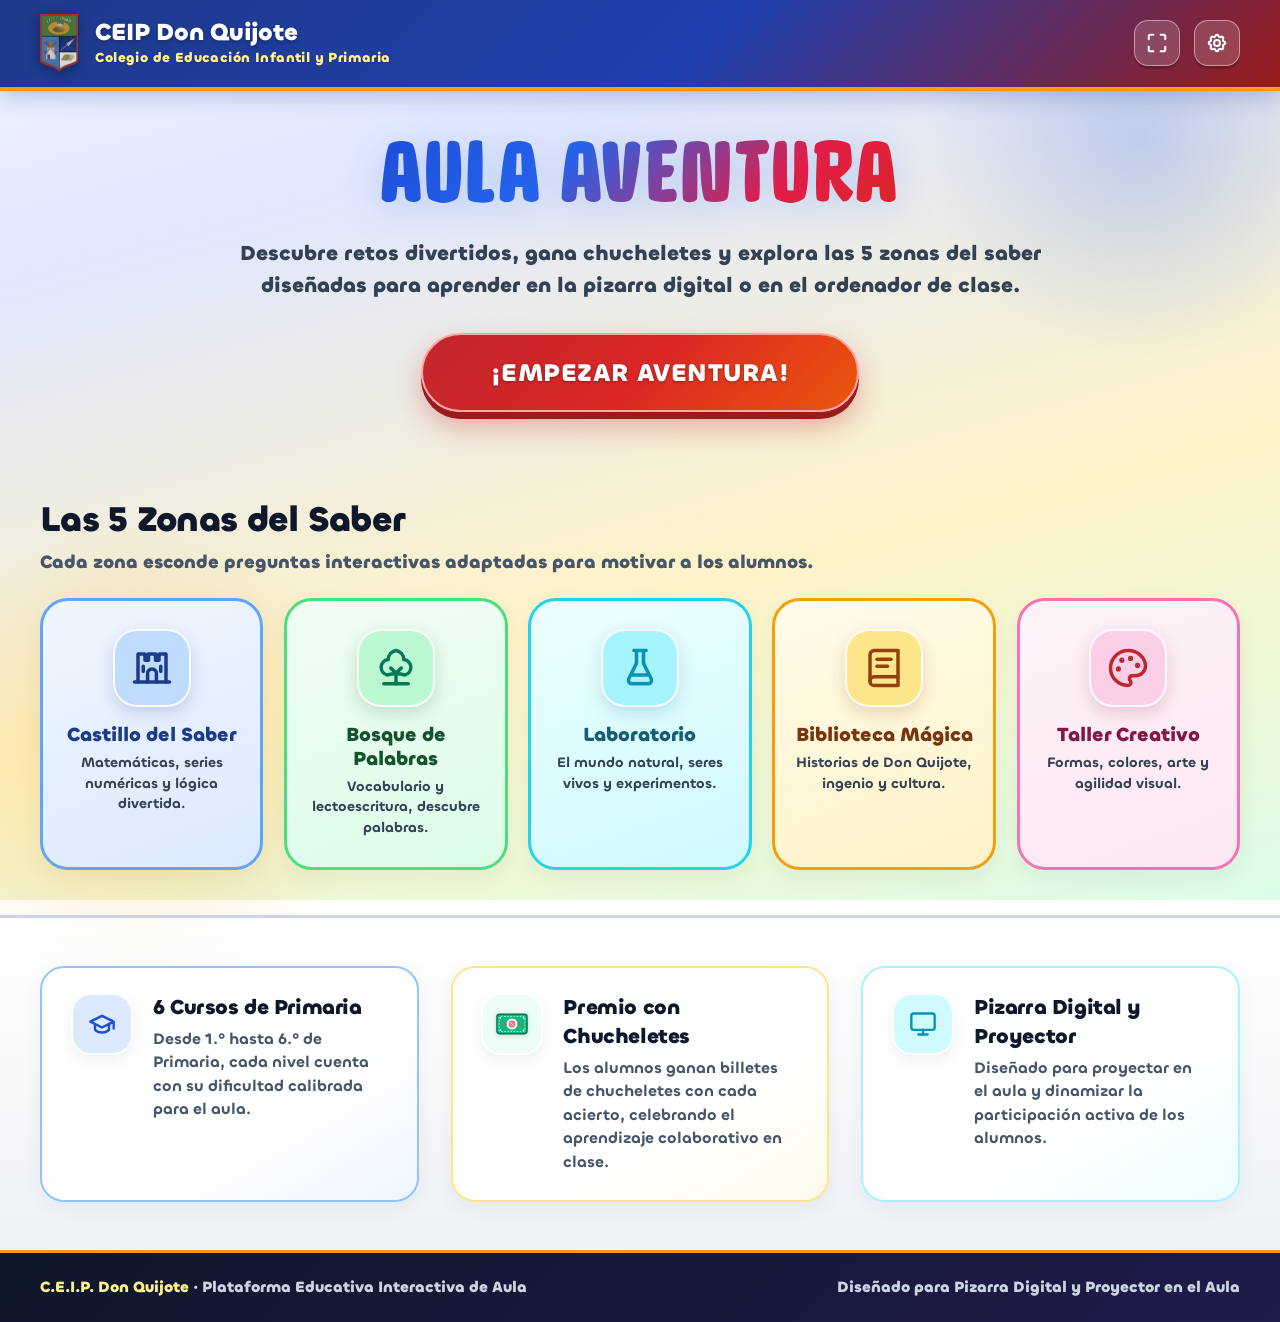
==== commit 8c6c6de6: "Click derecho funcional" ====
--- a/AulaAventura_Docente/index.html
+++ b/AulaAventura_Docente/index.html
@@ -8,6 +8,11 @@
     <link rel="stylesheet" href="css/main.css">
     <link rel="stylesheet" href="css/components.css">
     <link rel="stylesheet" href="css/responsive.css">
+    <script>
+        // Bloqueo total de menú contextual para pizarras táctiles y lápices interactivos (PDI)
+        window.addEventListener('contextmenu', function(e) { e.preventDefault(); return false; }, { capture: true });
+        document.addEventListener('contextmenu', function(e) { e.preventDefault(); return false; }, { capture: true });
+    </script>
 </head>
 <body>
     <div id="app-container">
--- a/AulaAventura_Docente/css/main.css
+++ b/AulaAventura_Docente/css/main.css
@@ -117,7 +117,25 @@
     min-height: 100vh;
     overflow-x: hidden;
     user-select: none;
+    -webkit-user-select: none;
+    -moz-user-select: none;
+    -ms-user-select: none;
+    -webkit-touch-callout: none;
     -webkit-font-smoothing: antialiased;
+}
+
+/* Evitar arrastre fantasma de imágenes en navegadores y menús de toque prolongado */
+img {
+    -webkit-user-drag: none;
+    user-drag: none;
+    user-select: none;
+    -webkit-user-select: none;
+    -webkit-touch-callout: none;
+}
+
+/* Elementos táctiles y lienzos sin menú contextual nativo */
+canvas, .tactile-btn, button {
+    -webkit-touch-callout: none;
 }
 
 h1, h2, h3, h4, h5, h6 {
--- a/AulaAventura_Docente/css/components.css
+++ b/AulaAventura_Docente/css/components.css
@@ -163,7 +163,7 @@
     width: 100%;
     max-width: 1000px;
     margin: 0 auto;
-    padding: 3.5rem 2rem 2.8rem 2rem;
+    padding: 2.6rem 2rem 1.9rem 2rem;
     display: flex;
     flex-direction: column;
     align-items: center;
@@ -195,7 +195,7 @@
     background: linear-gradient(135deg, #1d4ed8 0%, #2563eb 35%, #e11d48 75%, #dc2626 100%);
     -webkit-background-clip: text;
     -webkit-text-fill-color: transparent;
-    margin-bottom: 1.2rem;
+    margin-bottom: 1.05rem;
     letter-spacing: 0.03em;
     filter: drop-shadow(0 6px 20px rgba(37, 99, 235, 0.22));
 }
@@ -204,7 +204,7 @@
     font-size: 1.3rem;
     line-height: 1.55;
     color: #334155;
-    margin: 0 auto 2.3rem auto;
+    margin: 0 auto 1.9rem auto;
     font-weight: 700;
     max-width: 920px;
     text-wrap: balance;
@@ -216,7 +216,7 @@
     justify-content: center;
     align-items: center;
     flex-wrap: wrap;
-    margin-bottom: 2.2rem;
+    margin-bottom: 2.1rem;
 }
 
 .btn-hero-cta {
@@ -359,7 +359,7 @@
 .home-zones-strip {
     width: 100%;
     max-width: 1380px;
-    margin: 1rem auto 3.5rem auto;
+    margin: 1.2rem auto 2.8rem auto;
     padding: 0 2.5rem;
 }
 
@@ -367,7 +367,7 @@
     display: flex;
     justify-content: space-between;
     align-items: flex-end;
-    margin-bottom: 1.8rem;
+    margin-bottom: 1.4rem;
 }
 
 .home-strip-header h2 {
